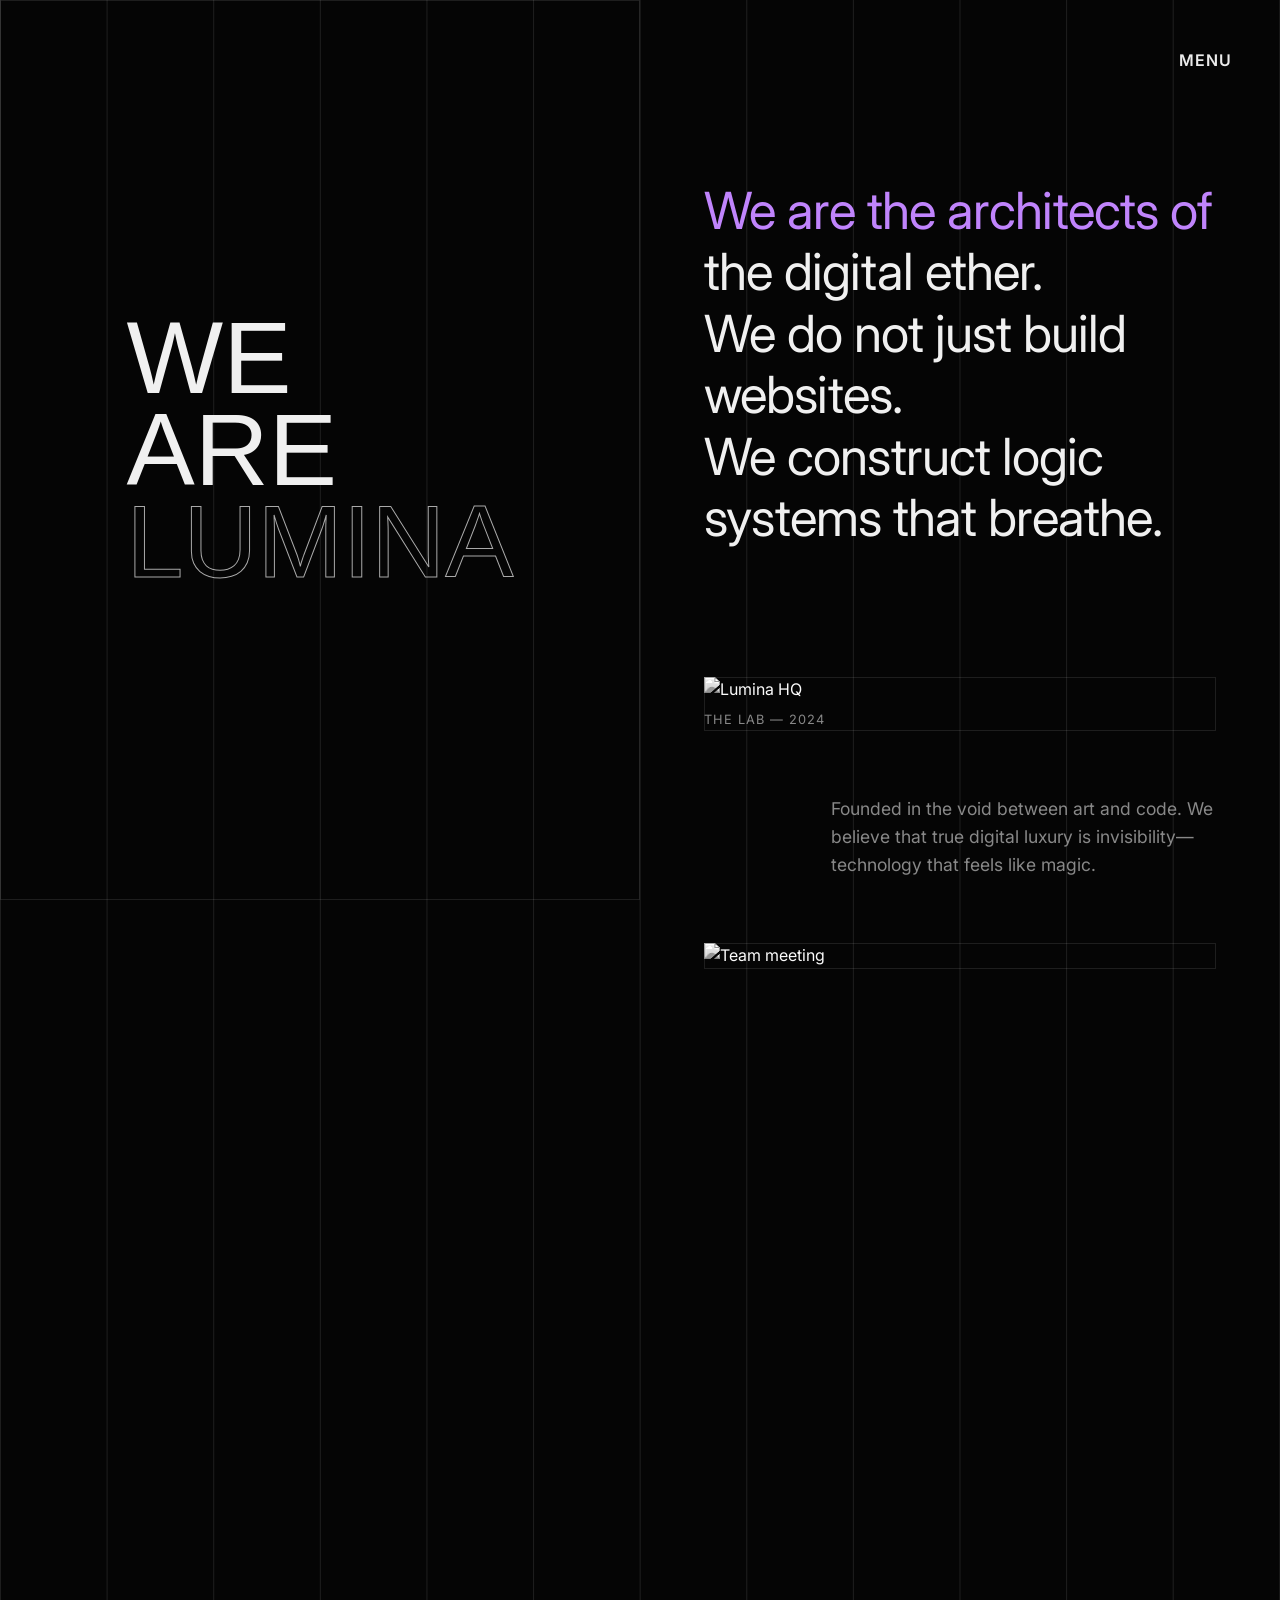
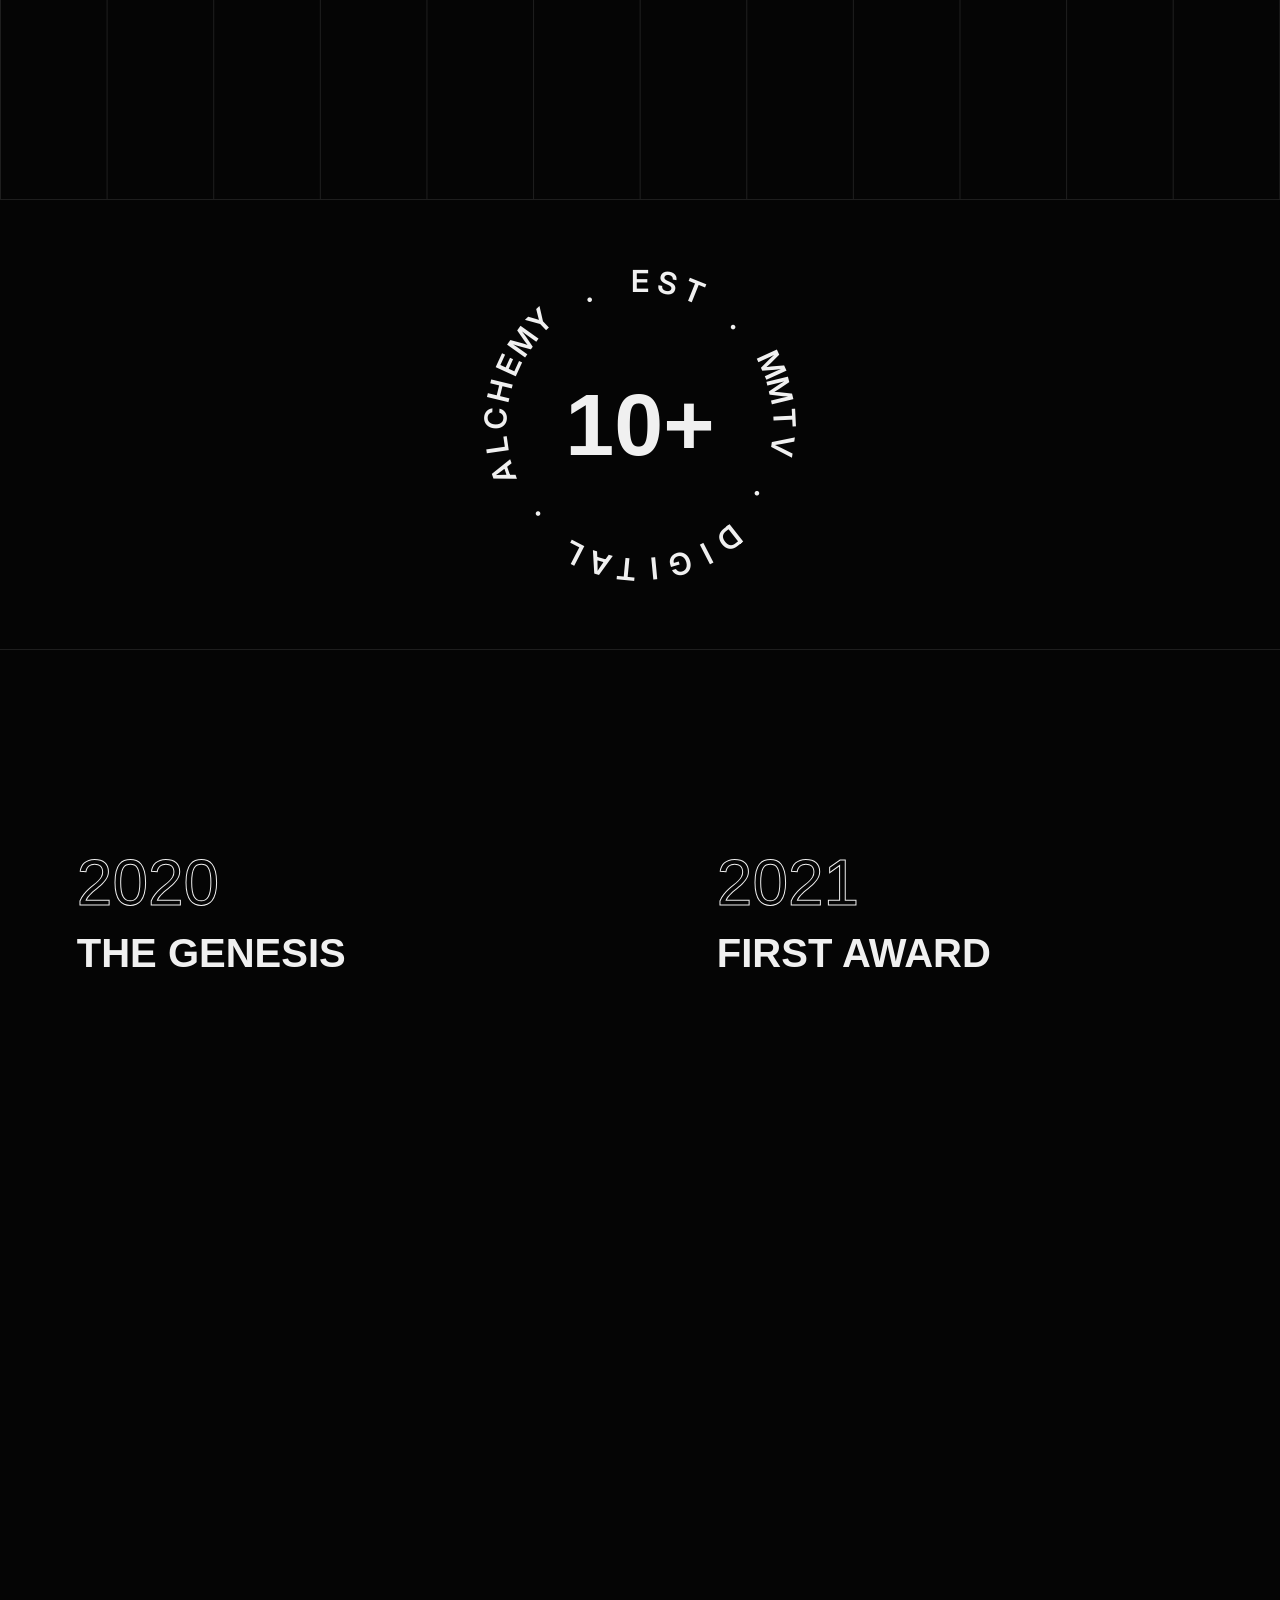
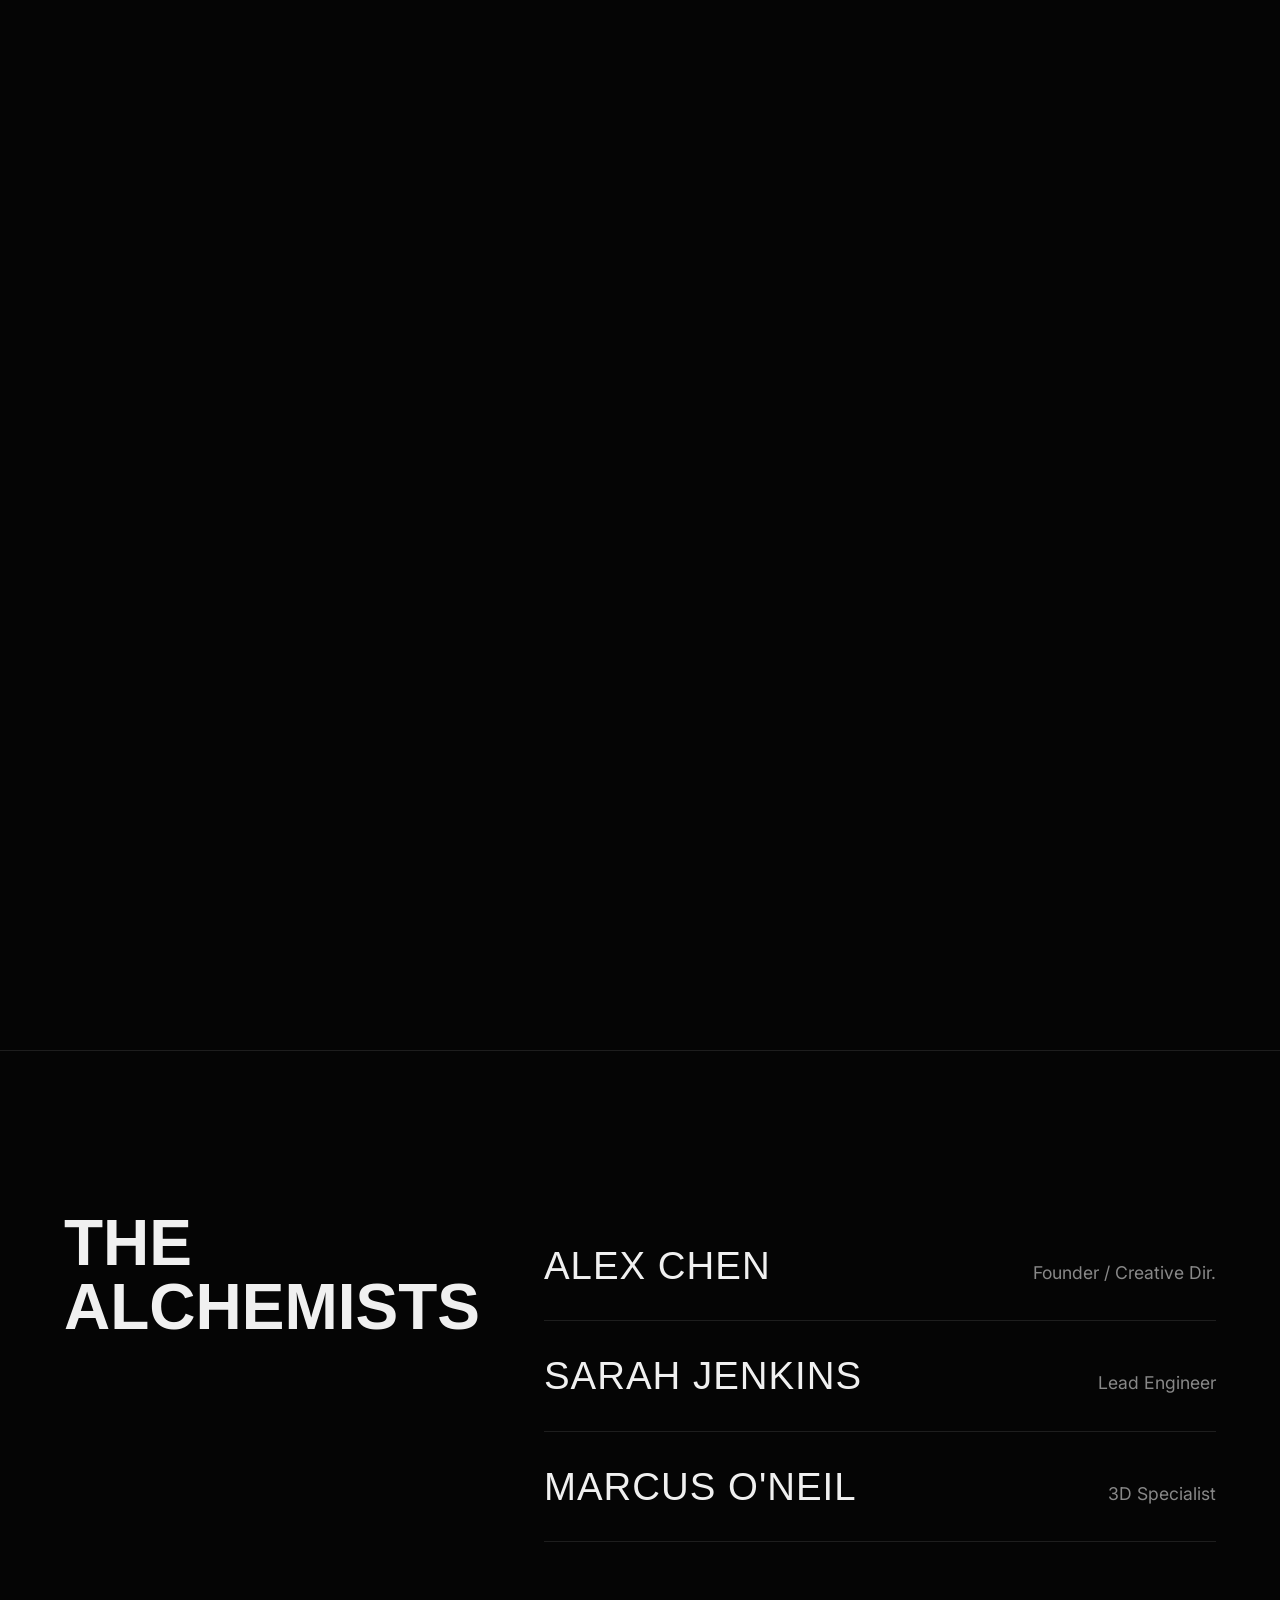
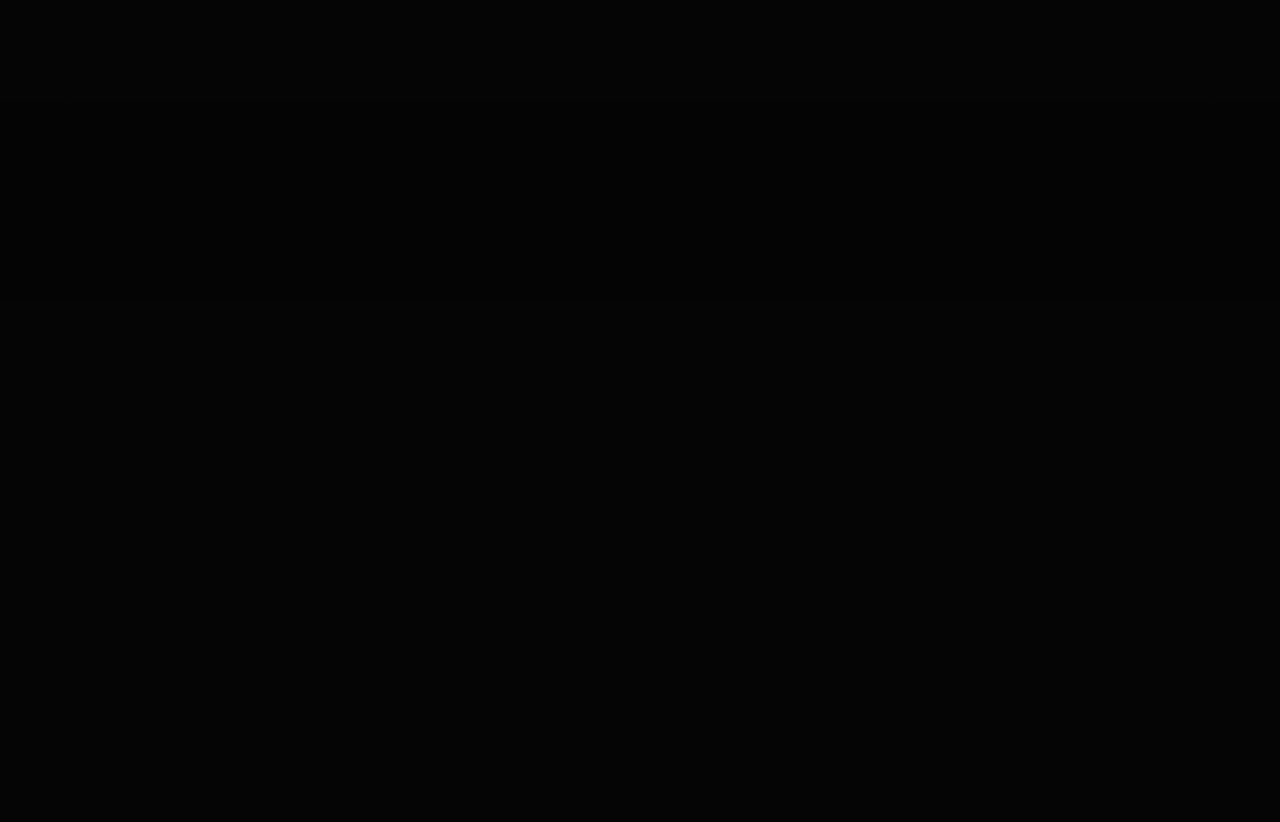
==== about.html @ 95868954 "Page 3 finished.... 1 31 2026 6 29 27 pm" ====
<!DOCTYPE html>
<html lang="en">
<head>
  <meta charset="UTF-8">
  <meta name="viewport" content="width=device-width, initial-scale=1.0, minimum-scale=1.0">
  
  <title>LUMINA | About Agency</title>
	
	<!--  Linking the main stylesheet-->
  <link rel="stylesheet" href="css/main.css">
  <script src="js/app.js" type="module" defer></script>
	
	<!--  Google Fonts Import-->
  <link rel="preconnect" href="https://fonts.googleapis.com">
  <link rel="preconnect" href="https://fonts.gstatic.com" crossorigin>
  <link href="https://fonts.googleapis.com/css2?family=Inter:wght@400;600&family=Syncopate:wght@700&display=swap" rel="stylesheet">
</head>
<body class="is-dark">

<!--Nav Trigger-->
<nav class="nav-trigger" aria-label="Main Menu Control">
  
  <!--  Interactive Button-->
  <button class="nav-trigger__btn" aria-label="Open Menu" aria-expanded="false">
	MENU
  </button>

</nav>

<div class="page-wrapper">

<main>
  
  <!--  1. Split Hero-->
  <header class="about-hero">
	
	
	<!--	Left Anchor-->
	<div class="about-hero__sticky">
	  <h1 class="about-hero__title">
		<span>WE <br> ARE</span><br>
		<span class="text-outline">LUMINA</span>
	  </h1>
	</div>
	
	<!--	Right The Stream-->
	<div class="about-hero__stream">
	  <p class="about-hero__manifesto">
		We are the architects of the digital ether. <br> We do not just build websites. <br> We construct logic systems that breathe.
	  </p>
	  
	  <figure class="about-hero__media">
		<img src="https://picsum.photos/seed/lumina-office/800/1200" alt="Lumina HQ">
		<figcaption>The Lab &mdash; 2024</figcaption>
	  </figure>
	  
	  <p class="about-hero__text">
		Founded in the void between art and code. We believe that true digital luxury
		is invisibility—technology that feels like magic.
	  </p>
	  
	  <figure class="about-hero__media">
		<img src="https://picsum.photos/seed/lumina-team/800/1000" alt="Team meeting">
	  </figure>
	</div>
  </header>
  
  <!--  Circular Statement-->
  <section class="about-seal">
	<div class="seal-container">
	  <!--	  MATH RING-->
	  <div class="seal-text">EST . MMTV . DIGITAL . ALCHEMY . </div>
	  <div class="seal-number">10+</div>
	</div>
  </section>
  
  <!--  HORIZONTAL TIMELINE-->
  <section class="timeline-section" id="timeline-section">
	
	<div class="timeline__track">
	  
	  <div class="timeline__strip">
		
		<!-- Year 1-->
		  <article class="timeline__item">
			  <span class="timeline__year">2020</span>
			  <h3 class="timeline__title">The Genesis</h3>
			  <img src="https://picsum.photos/1430/1000" class="timeline__img" alt="">
		</article>
		
		<!-- Year 2 -->
		<article class="timeline__item">
		  <span class="timeline__year">2021</span>
		  <h3 class="timeline__title">First Award</h3>
		  <img src="https://picsum.photos/1431/1000" class="timeline__img" alt="">
		</article>
		
		<!-- Year 3 -->
		<article class="timeline__item">
		  <span class="timeline__year">2023</span>
		  <h3 class="timeline__title">Global Expansion</h3>
		  <img src="https://picsum.photos/1432/1000" class="timeline__img" alt="">
		</article>
		
		<!-- Year 4   -->
		<article class="timeline__item">
		  <span class="timeline__year">2024</span>
		  <h3 class="timeline__title">Lumina 2.0</h3>
		  <img src="https://picsum.photos/1433/1000" class="timeline__img" alt="">
		</article>
		 
	  </div>
	</div>
  </section>
  
  <!-- Team List -->
	<section class="about-team">
		<header class="team-header">
			<h2>The Alchemists</h2>
		</header>
		
		<ul class="team-list">
			<li class="team-item">
				<span class="team-name">Alex Chen</span>
				<span class="team-role">Founder / Creative Dir.</span>
			</li>
			
			<li class="team-item">
				<span class="team-name">Sarah Jenkins</span>
				<span class="team-role">Lead Engineer</span>
			</li>
			
			<li class="team-item">
				<span class="team-name">Marcus O'Neil</span>
				<span class="team-role">3D Specialist</span>
			</li>
		</ul>
	</section>
</main>

</div>

<!-- FOOTER -->
 <footer class="footer">
   <div class="footer__content">
     <h2 class="footer__cta">Let's Create <br> the future</h2>
     <a href="contact.html" class="footer__btn">
       <span class="footer__btn-text">Start Project</span>
     </a>
   </div>
	 
	 <!--	Bottom info-->
		<div class="footer__bottom">
		  <span class="footer__copyright">&copy; 2024 Lumina.</span>
		  
		  <nav class="footer__socials" aria-label="Social Links">
			<a href="#" class="footer__link">Instagram</a>
			<a href="#" class="footer__link">LinkedIn</a>
		  </nav>
		</div>
	 
 </footer>

</body>
</html>
---- css/main.css ----
/* css/main.css */

/*1.Define Layers*/
@layer reset, theme, base, layout, components, pages, utilities;

/*2.Import Files into Layers*/

/*Reset: Normalize browser defaults*/
@import url("1-Base/reset.css") layer(reset);

/* Theme: Global Variables (Colors, Fonts) */
@import url("1-Base/vars.css") layer(theme);

/* Base: Typography and Global defaults */
@import url("1-Base/typography.css") layer(base);

/*Main Page Import*/
@import url("3-pages/home.css") layer(pages);

/*Navigation Import*/
@import url("2-layout/nav.css") layer(layout);

/*Footer Import*/
@import url("2-layout/footer.css") layer(layout);

/*Work Page Sheet*/
@import url("3-pages/work.css") layer(pages);

/*About Page Sheet*/
@import url("3-pages/about.css") layer(pages);
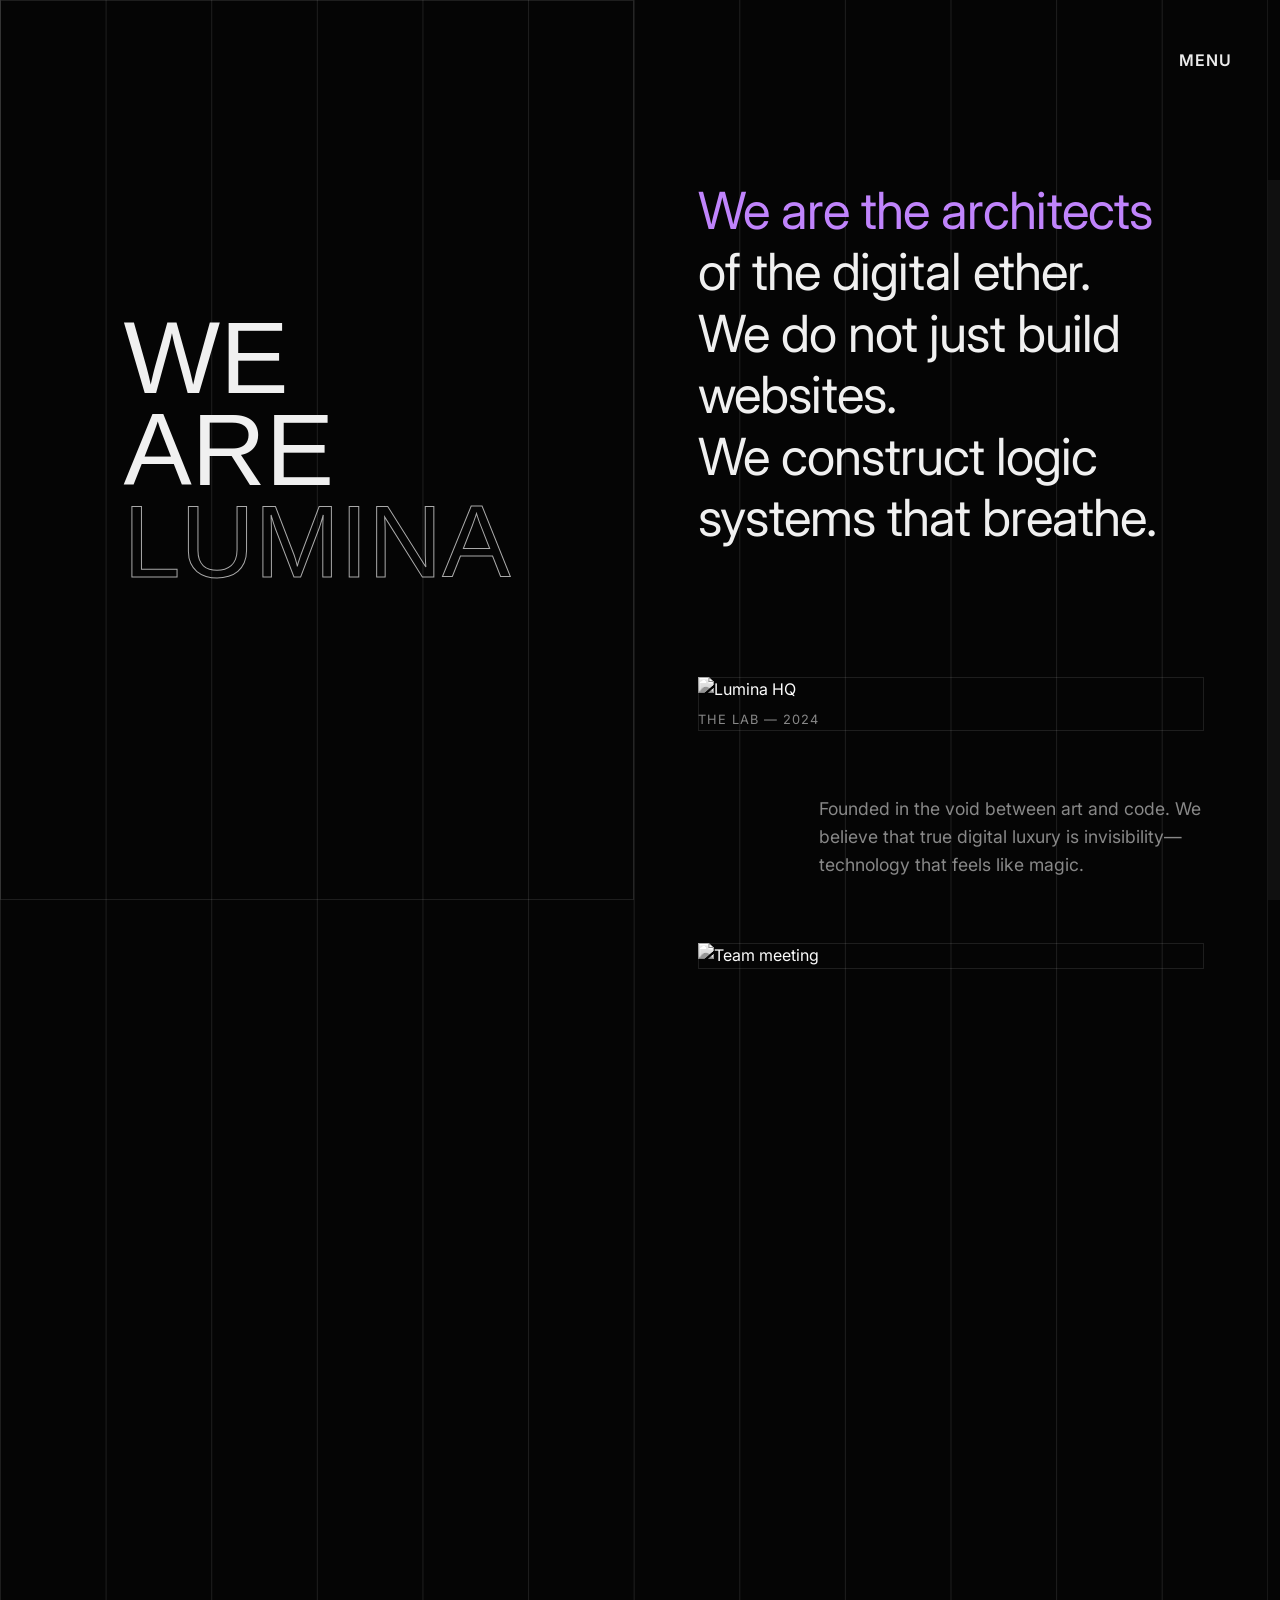
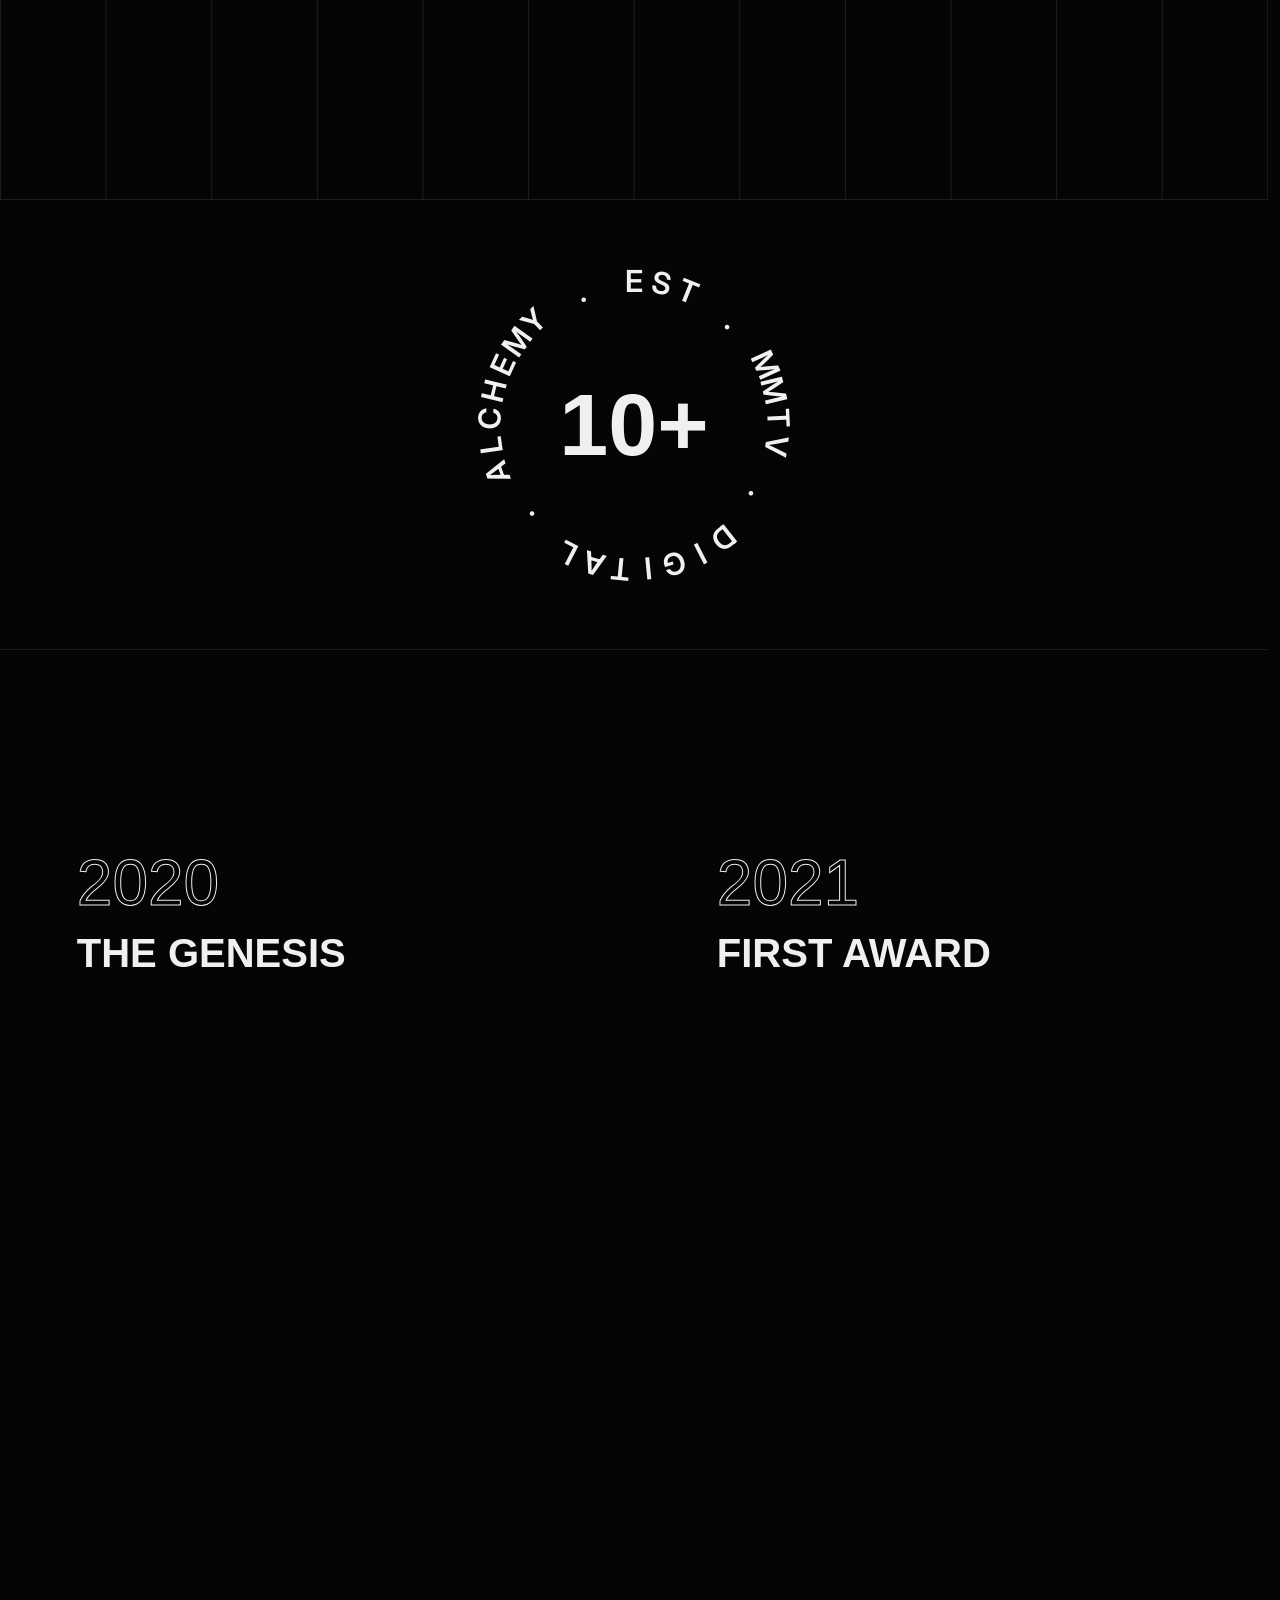
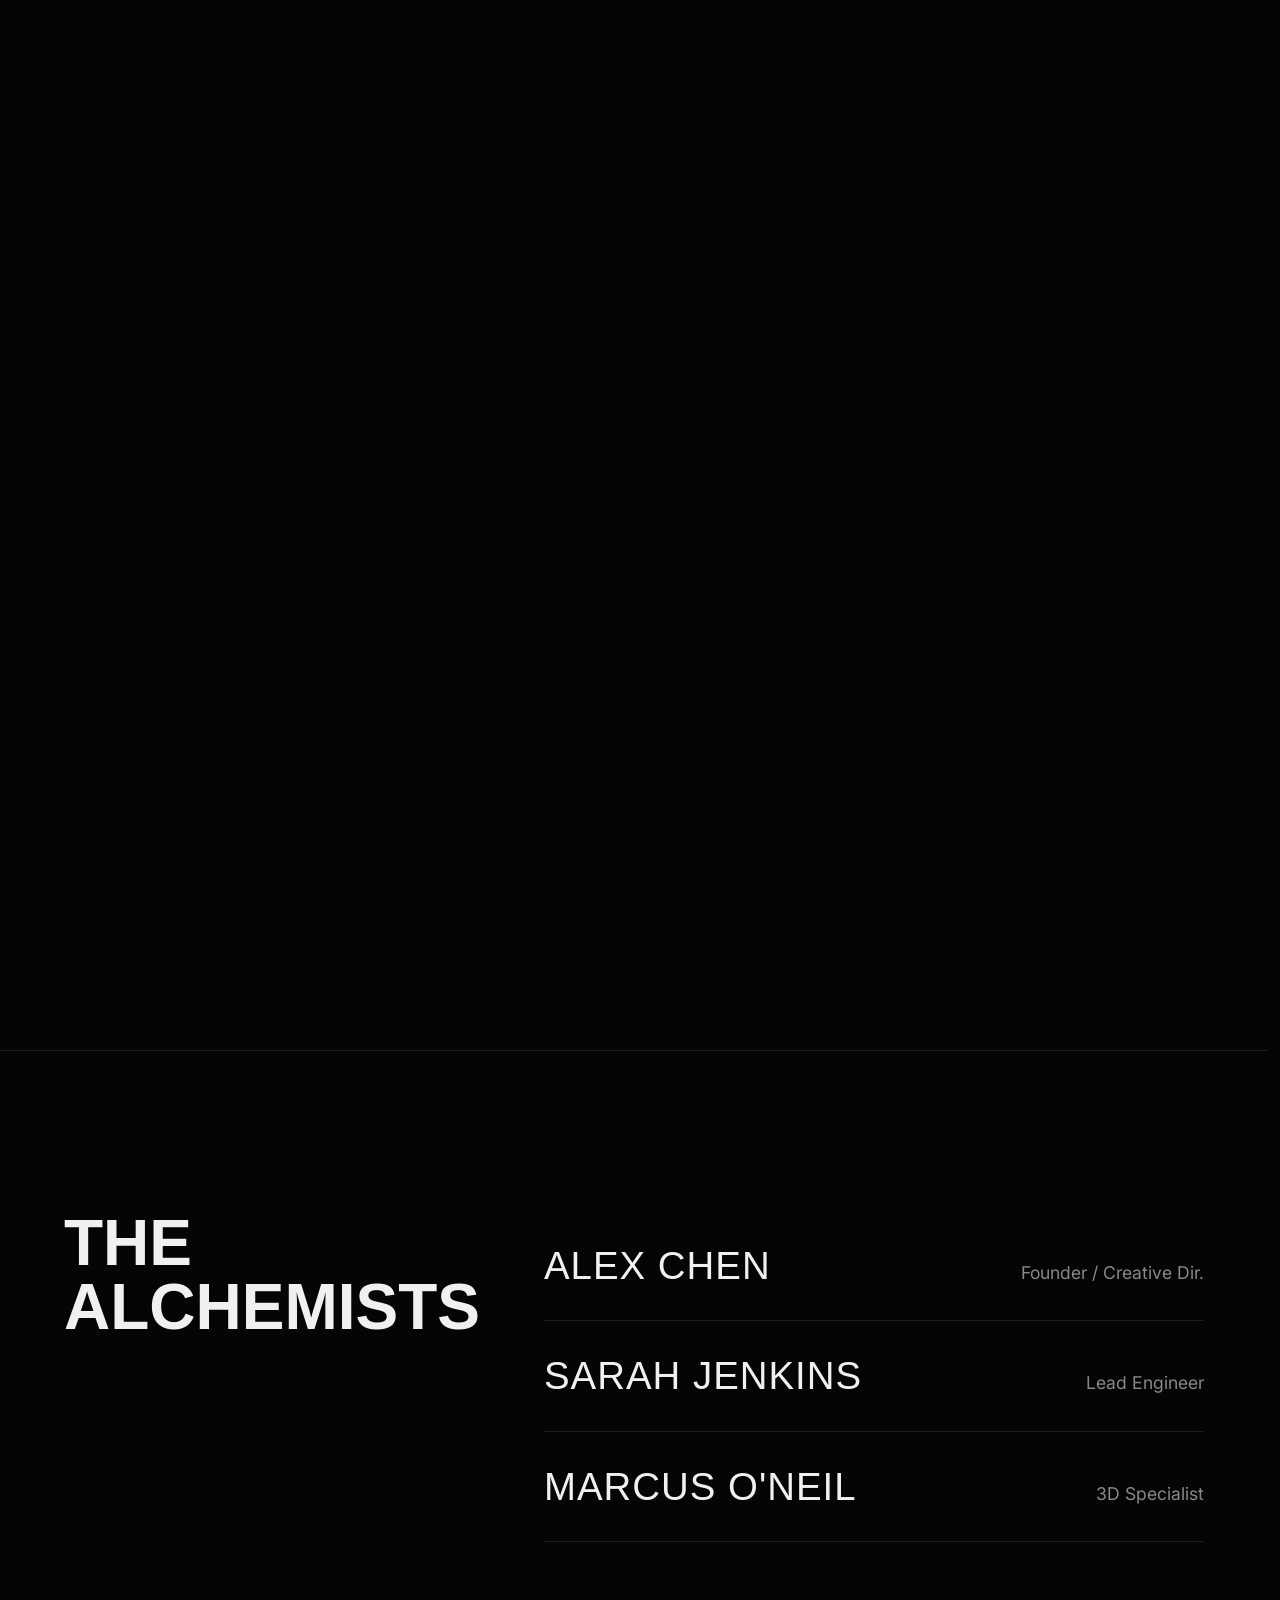
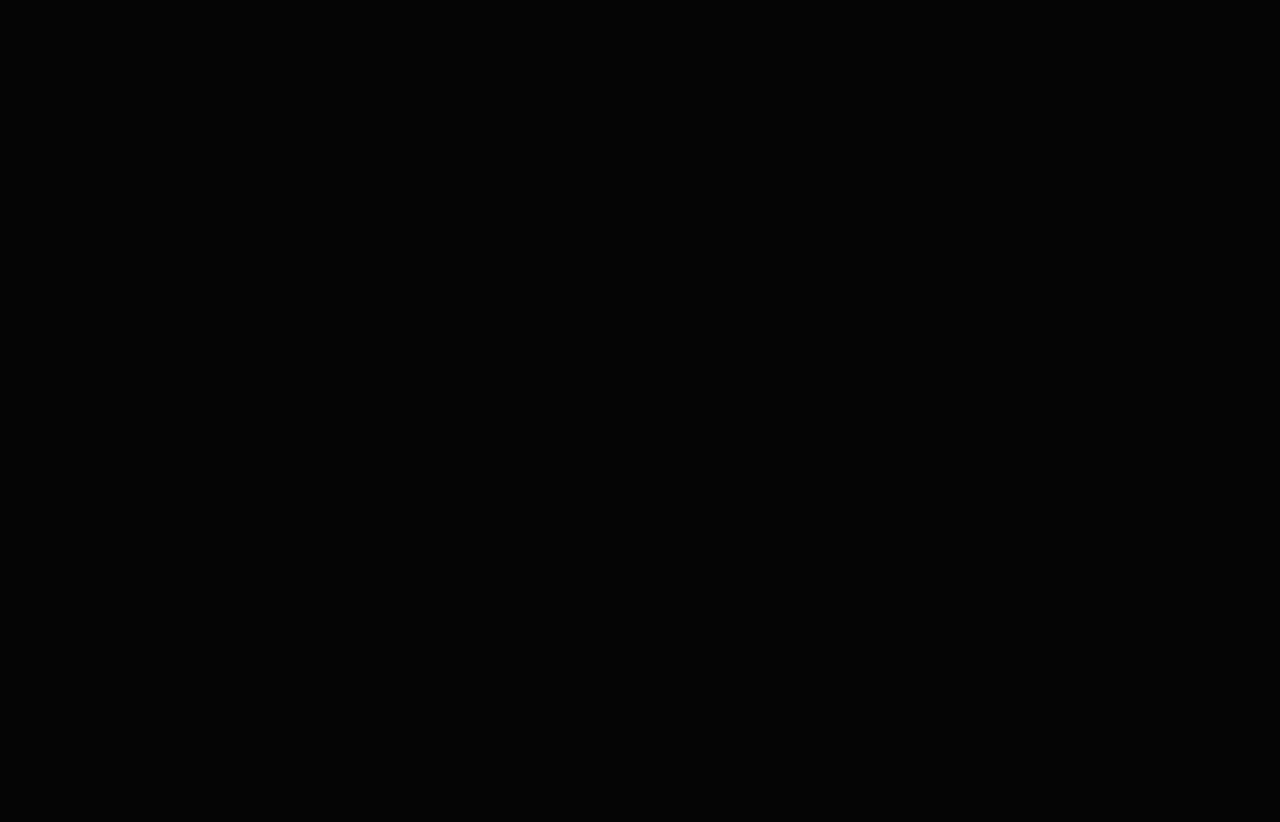
==== commit 02255794: "Page 4 finished...... 2 2 2026 4 25 pm" ====
--- a/about.html
+++ b/about.html
@@ -26,6 +26,79 @@
   </button>
 
 </nav>
+
+<!-- THE VISUAL MENU -->
+<div class="menu-overlay" aria-hidden="true">
+ 
+	<nav class="menu-nav">
+		<ul class="menu-grid">
+   
+			<!-- 1. HOME -->
+			<li class="menu-item">
+				<a href="index.html" class="menu-link">
+					<div class="menu-bg">
+						<img src="https://picsum.photos/seed/lumina/600/1600" alt="Home">
+					</div>
+					<span class="menu-title">Home <span class="menu-num">01</span></span>
+				</a>
+			</li>
+			
+			<!-- 2. WORK -->
+			<li class="menu-item">
+				<a href="work.html" class="menu-link">
+					<div class="menu-bg">
+						<img src="https://picsum.photos/seed/lumina-work/600/1500" alt="Work">
+					</div>
+					<span class="menu-title">Work <span class="menu-num">02</span></span>
+				</a>
+			</li>
+			
+			<!-- 3. ABOUT -->
+			<li class="menu-item">
+				<a href="about.html" class="menu-link">
+					<div class="menu-bg">
+						<img src="https://picsum.photos/seed/lumina-about/600/1500" alt="About">
+					</div>
+					<span class="menu-title">Agency <span class="menu-num">03</span></span>
+				</a>
+			</li>
+			
+			<!-- 4. CONTACT (Image Link) -->
+			<li class="menu-item">
+				<a href="contact.html" class="menu-link">
+					<div class="menu-bg">
+						<img src="https://picsum.photos/seed/lumina-contact/600/1500" alt="Contact">
+					</div>
+					<span class="menu-title">Contact <span class="menu-num">04</span></span>
+				</a>
+			</li>
+			
+			<!-- 5. INFO PANEL (Text Only) -->
+			<li class="menu-item menu-item__info">
+				<div class="menu-info__content">
+					<h3 class="menu-info__title">Let's Talk</h3>
+     
+					<div class="menu-info__group">
+						<span class="label">Email</span>
+						<a href="mailto:hello@lumina.agency">hello@lumina.agency</a>
+						<span>Address<address>1200 Digital Blvd, LA</address></span>
+					</div>
+
+					<div class="menu-info__socials">
+						<a href="#"><i class="fa-brands fa-instagram"></i></a>
+						<a href="#"><i class="fa-brands fa-twitter"></i></a>
+						<a href="#"><i class="fa-brands fa-youtube"></i></a>
+						<a href="#"><i class="fa-brands fa-facebook-square"></i></a>
+					</div>
+				</div>
+			</li>
+
+		</ul>
+	</nav>
+
+</div>
+
+
 
 <div class="page-wrapper">
 
--- a/css/main.css
+++ b/css/main.css
@@ -28,4 +28,7 @@
 @import url("3-pages/work.css") layer(pages);
 
 /*About Page Sheet*/
-@import url("3-pages/about.css") layer(pages);+@import url("3-pages/about.css") layer(pages);
+
+/*Contact Page Sheet*/
+@import url("3-pages/contact.css") layer(pages);
